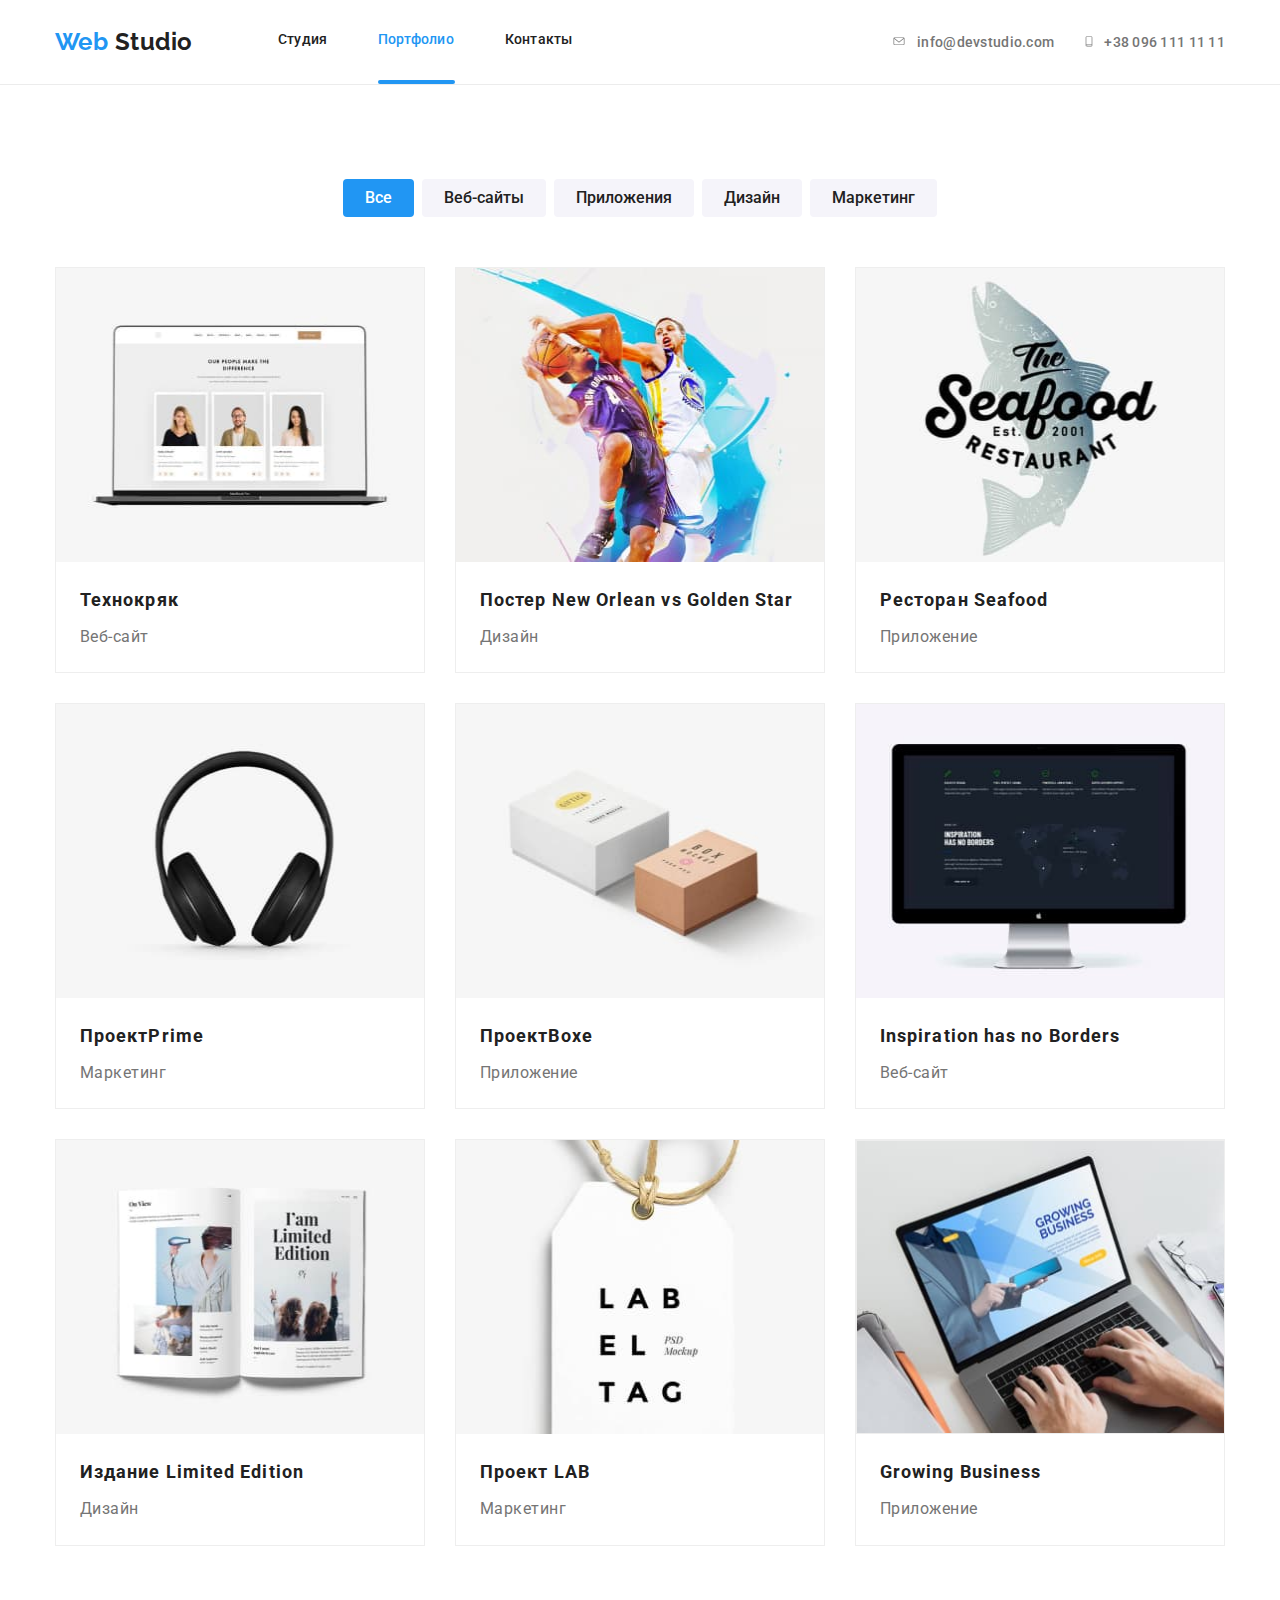
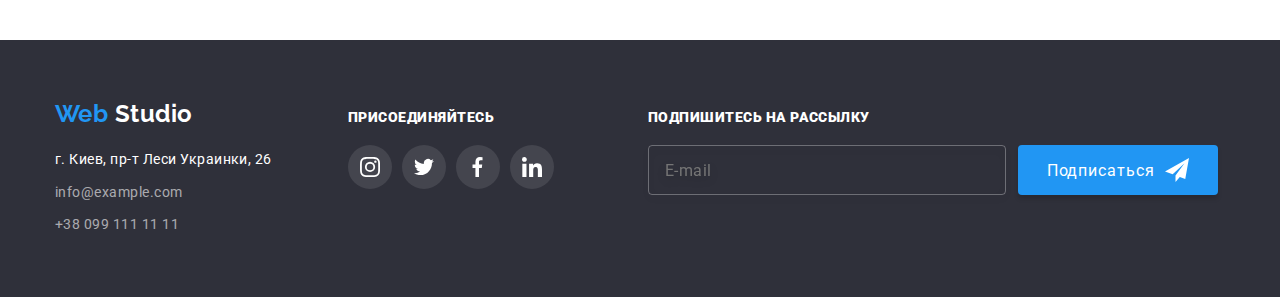
==== portfolio.html @ f08cb4f7 "Добавлена размерка и оформление  1. формы заявки в модальном окне 2. формы подписки на рассылку в фу" ====
<!DOCTYPE html>
<html lang="ru">
  <head>
    <meta charset="UTF-8" />
    <meta name="viewport" content="width=device-width, initial-scale=1.0" />
    <title>Портфолио</title>
    <link rel="stylesheet" href="./css/style.css" />
    <link rel="stylesheet" href="./css/normalize.css" />
    <link
      href="https://fonts.googleapis.com/css2?family=Raleway:wght@700&family=Roboto:wght@400;700;900&display=swap"
      rel="stylesheet"
    />
    <link
      href="https://fonts.googleapis.com/css2?family=Roboto:wght@500&display=swap"
      rel="stylesheet"
    />
  </head>

  <body>
    <!-- Хедер -->
    <header class="header">
      <div class="header-wrapper conteiner">
        <div class="logo">
          <a class="link" href="./index.html" lang="en">
            <span class="first-part-logo">Web</span>
            <span class="second-part-logo">Studio </span>
          </a>
        </div>
        <nav>
          <ul class="navigation-list list">
            <li class="navigation-list-item list">
              <a class="navigation-list-link link" href="./index.html"
                >Студия</a
              >
            </li>
            <li class="navigation-list-item list">
              <a
                class="navigation-list-link navigation-portfolio link"
                href="./portfolio.html"
                >Портфолио</a
              >
            </li>
            <li class="navigation-list-item list">
              <a class="navigation-list-link link" href="">Контакты</a>
            </li>
          </ul>
        </nav>
        <ul class="contact-with-us-list list">
          <li class="contact-with-us-item list">
            <a
              class="contact-with-us-mail link"
              href="mailto:info@devstudio.com"
            >
              <svg class="icon-envelope">
                <use href="./images/sprite-svg.svg#icon-envelope"></use>
              </svg>
              info@devstudio.com
            </a>
          </li>
          <li class="contact-with-us-item list">
            <a class="contact-with-us-phone link" href="tel:+380961111111">
              <svg class="icon-smartphone">
                <use href="./images/sprite-svg.svg#icon-smartphone"></use>
              </svg>
              +38 096 111 11 11</a
            >
          </li>
        </ul>
      </div>
    </header>

    <main>
      <section class="portfolio-filtr">
        <div class="conteiner">
          <h1 hidden>Портфолио работ Студии</h1>
          <h2 hidden>Филитр проэктов Студии</h2>
          <div class="portfolio-filtr-btn">
            <ul class="portfolio-filtr-list list">
              <li>
                <button
                  class="portfolio-filtr-items button-all-projects"
                  type="button"
                >
                  Все
                </button>
              </li>
              <li>
                <button class="portfolio-filtr-items" type="button">
                  Веб-сайты
                </button>
              </li>
              <li>
                <button class="portfolio-filtr-items" type="button">
                  Приложения
                </button>
              </li>
              <li>
                <button class="portfolio-filtr-items" type="button">
                  Дизайн
                </button>
              </li>
              <li>
                <button class="portfolio-filtr-items" type="button">
                  Маркетинг
                </button>
              </li>
            </ul>
          </div>

          <!-- Примеры работ -->
          <div>
            <ul class="work-examples list">
              <li class="work-examples-items">
                <a class="work-examples-link link" href="">
                  <div class="wrapper">
                    <img
                      class="work-examples-img"
                      src="./images/Портфолио/1-Технокряк.jpg"
                      alt="Изображение веб-сайта Технокряк на мониторе ноутбука"
                      width="370"
                    />
                    <p class="work-example-descriotion">
                      1Технокряк это современная площадка распространения
                      коронавируса. Компании используют эту платформу для
                      цифрового шпионажа и атак на защищённые сервера
                      конкурентов.
                    </p>
                  </div>
                  <div class="wrapper-for-work-examples-carts">
                    <h3 class="work-example-title">Технокряк</h3>
                    <p class="work-example-type">Веб-сайт</p>
                  </div>
                </a>
              </li>
              <li class="work-examples-items">
                <a class="link" href="">
                  <div class="wrapper">
                    <img
                      class="work-examples-img"
                      src="./images/Портфолио/2-Постер-New-Orlean-vs-Golden-Star.jpg"
                      alt="Изображение постера"
                      width="370"
                    />
                    <p class="work-example-descriotion">
                      2Технокряк это современная площадка распространения
                      коронавируса. Компании используют эту платформу для
                      цифрового шпионажа и атак на защищённые сервера
                      конкурентов.
                    </p>
                  </div>
                  <div class="wrapper-for-work-examples-carts">
                    <h3 class="work-example-title">
                      Постер <span lang="en"> New Orlean vs Golden Star</span>
                    </h3>
                    <p class="work-example-type">Дизайн</p>
                  </div>
                </a>
              </li>
              <li class="work-examples-items">
                <a class="link" href="">
                  <div class="wrapper">
                    <img
                      class="work-examples-img"
                      src="./images/Портфолио/3-Ресторан-Seafood.jpg"
                      alt="Изображение логотипа ресторана Сифуд"
                      width="370"
                    />
                    <p class="work-example-descriotion">
                      3Технокряк это современная площадка распространения
                      коронавируса. Компании используют эту платформу для
                      цифрового шпионажа и атак на защищённые сервера
                      конкурентов.
                    </p>
                  </div>
                  <div class="wrapper-for-work-examples-carts">
                    <h3 class="work-example-title">
                      Ресторан <span lang="en">Seafood</span>
                    </h3>
                    <p class="work-example-type">Приложение</p>
                  </div>
                </a>
              </li>
              <li class="work-examples-items">
                <a class="link" href="">
                  <div class="wrapper">
                    <img
                      class="work-examples-img"
                      src="./images/Портфолио/4-Проект-Prime.jpg"
                      alt="Изображение наушников"
                      width="370"
                    />
                    <p class="work-example-descriotion">
                      4Технокряк это современная площадка распространения
                      коронавируса. Компании используют эту платформу для
                      цифрового шпионажа и атак на защищённые сервера
                      конкурентов.
                    </p>
                  </div>
                  <div class="wrapper-for-work-examples-carts">
                    <h3 class="work-example-title">
                      Проект<span lang="en">Prime</span>
                    </h3>
                    <p class="work-example-type">Маркетинг</p>
                  </div>
                </a>
              </li>
              <li class="work-examples-items">
                <a class="link" href="">
                  <div class="wrapper">
                    <img
                      class="work-examples-img"
                      src="./images/Портфолио/5-Проект-Boxes.jpg"
                      alt="Изображение логотипа приложения Boxe"
                      width="370"
                    />
                    <p class="work-example-descriotion">
                      5Технокряк это современная площадка распространения
                      коронавируса. Компании используют эту платформу для
                      цифрового шпионажа и атак на защищённые сервера
                      конкурентов.
                    </p>
                  </div>
                  <div class="wrapper-for-work-examples-carts">
                    <h3 class="work-example-title">
                      Проект<span lang="en">Boxe</span>
                    </h3>
                    <p class="work-example-type">Приложение</p>
                  </div>
                </a>
              </li>
              <li class="work-examples-items">
                <a class="link" href="">
                  <div class="wrapper">
                    <img
                      class="work-examples-img"
                      src="./images/Портфолио/6-Inspiration-has-no-Borders.jpg"
                      alt="Изображение веб-сайта Inspiration has no Borders на мониторе ноутбука"
                      width="370"
                    />
                    <p class="work-example-descriotion">
                      6Технокряк это современная площадка распространения
                      коронавируса. Компании используют эту платформу для
                      цифрового шпионажа и атак на защищённые сервера
                      конкурентов.
                    </p>
                  </div>
                  <div class="wrapper-for-work-examples-carts">
                    <h3 class="work-example-title" lang="en">
                      Inspiration has no Borders
                    </h3>
                    <p class="work-example-type">Веб-сайт</p>
                  </div>
                </a>
              </li>
              <li class="work-examples-items">
                <a class="link" href="">
                  <div class="wrapper">
                    <img
                      class="work-examples-img"
                      src="./images/Портфолио/7-Издание-Limited-Edition.jpg"
                      alt="Изображение разворота журнала Limited-Edition "
                      width="370"
                    />
                    <p class="work-example-descriotion">
                      7Технокряк это современная площадка распространения
                      коронавируса. Компании используют эту платформу для
                      цифрового шпионажа и атак на защищённые сервера
                      конкурентов.
                    </p>
                  </div>
                  <div class="wrapper-for-work-examples-carts">
                    <h3 class="work-example-title">
                      Издание <span lang="en">Limited Edition</span>
                    </h3>
                    <p class="work-example-type">Дизайн</p>
                  </div>
                </a>
              </li>
              <li class="work-examples-items">
                <a class="link" href="">
                  <div class="wrapper">
                    <img
                      class="work-examples-img"
                      src="./images/Портфолио/8-Проект-LAB.jpg"
                      alt="Изображение этикетки с логотипом магазина LAB"
                      width="370"
                    />
                    <p class="work-example-descriotion">
                      8Технокряк это современная площадка распространения
                      коронавируса. Компании используют эту платформу для
                      цифрового шпионажа и атак на защищённые сервера
                      конкурентов.
                    </p>
                  </div>
                  <div class="wrapper-for-work-examples-carts">
                    <h3 class="work-example-title">
                      Проект <span lang="en">LAB</span>
                    </h3>
                    <p class="work-example-type">Маркетинг</p>
                  </div>
                </a>
              </li>
              <li class="work-examples-items">
                <a class="link" href="">
                  <div class="wrapper">
                    <img
                      class="work-examples-items"
                      src="./images/Портфолио/9-Growing-Business.jpg"
                      alt="Изображение веб-сайта Growing Business на мониторе ноутбука"
                      width="370"
                    />
                    <p class="work-example-descriotion">
                      9Технокряк это современная площадка распространения
                      коронавируса. Компании используют эту платформу для
                      цифрового шпионажа и атак на защищённые сервера
                      конкурентов.
                    </p>
                  </div>
                  <div class="wrapper-for-work-examples-carts">
                    <h3 class="work-example-title" lang="en">
                      Growing Business
                    </h3>
                    <p class="work-example-type">Приложение</p>
                  </div>
                </a>
              </li>
            </ul>
          </div>
        </div>
      </section>
    </main>
    <!-- Секция: Футер-->
    <footer class="footer">
      <div class="footer-wrapper conteiner">
        <div class="footer-logo-address">
          <a class="footer-logo-link logo link" href="./index.html" lang="en">
            <span class="first-part-logo">Web</span>
            <span class="second-part-logo-footer"> Studio </span>
          </a>
          <address>
            <ul class="footer-address-items list">
              <li class="footer-address">г. Киев, пр-т Леси Украинки, 26</li>
              <li>
                <a
                  class="footer-studio-mail link"
                  href="mailto:info@example.com"
                  >info@example.com</a
                >
              </li>
              <li>
                <a class="footer-studio-phone link" href="tel:+380961111111"
                  >+38 099 111 11 11</a
                >
              </li>
            </ul>
          </address>
        </div>
        <div class="join-social-links">
          <p class="join"><b>присоединяйтесь</b></p>
          <ul class="join-list list">
            <li>
              <a
                class="join-social-links-items"
                href=""
                aria-label="Ссылка на Инстаграм Web Studio"
              >
                <svg class="icon-instagram-white">
                  <use href="./images/sprite-svg.svg#icon-instagram-grey"></use>
                </svg>
              </a>
            </li>
            <li>
              <a
                class="join-social-links-items"
                href=""
                aria-label="Ссылка на Твитер Web Studio"
              >
                <svg class="icon-twitter-white">
                  <use href="./images/sprite-svg.svg#icon-twitter-white"></use>
                </svg>
              </a>
            </li>
            <li>
              <a
                class="join-social-links-items"
                href=""
                aria-label="Ссылка на Фейсбук Web Studio"
              >
                <svg class="icon-facebook-white">
                  <use href="./images/sprite-svg.svg#icon-facebook-white"></use>
                </svg>
              </a>
            </li>
            <li>
              <a
                class="join-social-links-items"
                href=""
                aria-label="Ссылка на Линктин Web Studio"
              >
                <svg class="icon-linkedin-white">
                  <use
                    href="./images/sprite-svg.svg#icon-linkedin-white"
                  ></use></svg
              ></a>
            </li>
          </ul>
        </div>
        <form class="subscribe-form">
          <div class="subscription">
            <b>подпишитесь на рассылку</b>
          </div>
          <div class="subscription-position">
            <input
              class="subscription-fild"
              type="text"
              name="usermail"
              placeholder="E-mail"
            />
            <button class="btn-subscription" type="submit">
              Подписаться
              <svg class="icon-send" width="24">
                <use href="./images/sprite-svg.svg#icon-send"></use>
              </svg>
            </button>
          </div>
        </form>
      </div>
    </footer>
  </body>
</html>
---- css/style.css ----
html {
  box-sizing: border-box;
}

*,
*::before,
*::after {
  box-sizing: inherit;
}
:root {
  /* ЦВЕТА ТЕКСТА */
  --primary-text-color: #757575;
  --title-text-color1: #ffffff;
  --title-text-color2: #212121;
  --accent-color: #2196f3;
  --primary-bcg-color: #ffffff;

  /* ЦВЕТА ФОНА */
  --primary-bcg-color: #ffffff;
  --secondary-bcg-color: #f5f4fa;
  --footer-bcg-color: #2f303a;

  /* ШРИФТЫ */
  --main-font-family: "Roboto", sans-serif;
  --additional-font-family: "Raleway", sans-serif;
  /* ИКОНКИ */
  --main-icon-color: #afb1b8;
  /* ФОРМЫ */
  --outline-input: rgba(255, 255, 255, 0.3);
}
body {
  color: var(--primary-text-color);
  font-family: var(--main-font-family);
  font-style: normal;
  letter-spacing: 0.03em;
}
/* Утилиты */
.link {
  text-decoration: none;
}
p,
a,
h3,
body,
.list {
  list-style: none;
  margin: 0;
  padding: 0;
}
img {
  display: block;
}
/* HEADER */
.conteiner {
  width: 1200px;
  padding-left: 15px;
  padding-right: 15px;
  margin-left: auto;
  margin-right: auto;
}
.header {
  background-color: var(--primary-bcg-color);
  border-bottom: 1px solid #ececec;
}
.header-wrapper {
  display: flex;
  align-items: center;
}
.logo {
  margin-right: 85px;
  font-family: var(--additional-font-family);
  font-weight: 700;
  font-size: 24px;
  line-height: 1.17;
}
.first-part-logo {
  color: var(--accent-color);
}
.second-part-logo {
  color: var(--title-text-color2);
  transition-property: color;
  transition-duration: 250ms;
  transition-timing-function: cubic-bezier(0.4, 0, 0.2, 1);
}
.logo :hover,
.logo :focus {
  color: var(--accent-color);
}
.navigation-list {
  display: flex;
}
/* .navigation-list li {
  outline: 2px solid springgreen;
} */

.navigation-list-item:not(:last-child) {
  margin-right: 50px;
}
/* Селектор соседа */
/* .navigation-list li + li {
margin-left: 50px;
} */

.navigation-list-link {
  display: block;
  padding-top: 32px;

  font-weight: 500;
  font-size: 14px;
  line-height: 1.14;
  letter-spacing: 0.02em;
  color: var(--title-text-color2);
}
.navigation-list :hover,
.navigation-list :focus {
  color: var(--accent-color);

  transition-property: color;
  transition-duration: 250ms;
  transition-timing-function: cubic-bezier(0.4, 0, 0.2, 1);
}
.navigation-studio,
.navigation-portfolio {
  color: var(--accent-color);
}
.navigation-studio::after {
  display: block;
  content: "";
  width: 47px;
  height: 4px;

  background: var(--accent-color);
  border-radius: 2px;
  margin-top: 32px;
}
.navigation-portfolio::after {
  display: block;
  content: "";
  width: 77px;
  height: 4px;

  background: var(--accent-color);
  border-radius: 2px;
  margin-top: 32px;
}

.contact-with-us-list {
  display: flex;

  font-weight: 500;
  font-size: 14px;
  line-height: 1.17;
  letter-spacing: 0.02em;
  color: var(--primary-text-color);
}
.contact-with-us-list li + li {
  margin-left: 30px;
}
.contact-with-us-list {
  margin-left: auto;
}
.contact-with-us-mail,
.contact-with-us-phone {
  display: flex;
  justify-content: center;
  align-items: center;
  padding-top: 32px;
  padding-bottom: 32px;
  color: var(--primary-text-color);

  transition-property: color;
  transition-duration: 250ms;
  transition-timing-function: cubic-bezier(0.4, 0, 0.2, 1);
}
.contact-with-us-mail:hover,
.contact-with-us-mail:focus,
.contact-with-us-phone:hover,
.contact-with-us-phone:focus {
  color: var(--accent-color);
}
.icon-envelope {
  width: 16px;
  height: 11px;
  margin-right: 10px;
  fill: currentColor;
}

.icon-smartphone {
  width: 10px;
  height: 15px;
  margin-right: 10px;
  fill: currentColor;
}
.icon-envelope :hover,
.icon-smartphone :hover {
  fill: var(--accent-color);
}

/*Секция: HERO*/
/* .hero,
.advantages-websdudio {
  /* outline: 2px solid springgreen; */

.hero {
  margin: auto;
  background-image: linear-gradient(
      to right,
      rgba(47, 48, 58, 0.8),
      rgba(47, 48, 58, 0.8)
    ),
    url(../images/Header-sqooshed.img.jpg);
  background-color: black;
  background-repeat: no-repeat;
  background-position: center;

  padding-top: 200px;
  padding-bottom: 200px;
}
.hero-titlel {
  margin-top: 0px;
  margin-bottom: 30px;

  font-weight: 900;
  font-size: 44px;
  line-height: 1.36;
  text-align: center;
  letter-spacing: 0.06em;
  text-transform: uppercase;
  color: var(--title-text-color1);
}
.order-btn {
  display: block;
  margin-left: auto;
  margin-right: auto;

  padding-left: 32px;
  padding-right: 32px;
  padding-top: 10px;
  padding-bottom: 10px;

  text-align: center;
  font-weight: bold;
  font-size: 16px;
  line-height: 1.88;
  letter-spacing: 0.06em;

  color: var(--title-text-color1);
  background: var(--accent-color);
  box-shadow: 0px 4px 4px rgba(0, 0, 0, 0.15);
  border-radius: 4px;
  border: 0px;
}
.order-btn:hover,
.modal-form-button {
  cursor: pointer;
}
/* Секция: Преимущества Веб-студии */
.advantages-websdudio {
  padding-top: 94px;
  padding-bottom: 94px;
}
.advantages-list {
  display: flex;
  justify-content: center;
}
.advantages-list-item {
  width: 270px;
}
.advantages-list-item:not(:last-child) {
  margin-right: 30px;
}
.icon-antenna,
.icon-clock,
.icon-diagram,
.icon-astronaut {
  width: 270px;
  height: 120px;
  padding: 25px 100px;
  border-radius: 4px;
  background-color: var(--secondary-bcg-color);
  background-position: center;
  background-repeat: no-repeat;
  margin-bottom: 30px;
}

.advantages-list-title {
  margin-bottom: 10px;
  font-weight: bold;
  font-size: 14px;
  line-height: 1.14;
  text-transform: uppercase;
  color: var(--title-text-color2);
}
.advantages-description {
  font-weight: normal;
  font-size: 14px;
  line-height: 1.71;
}
/* Секция: Веб-студии Чем мы занимаемся */
.services {
  /* outline: 2px solid springgreen; */
  padding-bottom: 94px;
}
.title {
  margin-top: 0;
  margin-bottom: 50px;

  font-weight: bold;
  font-size: 36px;
  line-height: 1.17;
  text-align: center;
  color: var(--title-text-color2);
}
.services-list {
  display: flex;
  justify-content: center;
}
.services-list-item:not(:last-child) {
  margin-right: 30px;
}

.services-list-item {
  position: relative;
}
.services-description {
  position: absolute;
  bottom: 0;
  left: 0;

  display: flex;
  width: 370px;
  height: 70px;
  align-items: center;
  justify-content: center;

  font-weight: bold;
  font-size: 14px;
  line-height: 1.14;
  text-transform: uppercase;
  color: var(--title-text-color1);
  background: rgba(47, 48, 58, 0.8);
}

/* Секция: Веб-студии Наша команда */
.our-team {
  /* outline: 2px solid springgreen; */
  background: var(--secondary-bcg-color);
  padding-top: 94px;
  padding-bottom: 94px;
}
.our-team-list {
  display: flex;
  justify-content: center;
}
.our-team-list-item {
  background: white;
  box-shadow: 0px 2px 1px rgba(0, 0, 0, 0.2), 0px 1px 1px rgba(0, 0, 0, 0.14),
    0px 1px 3px rgba(0, 0, 0, 0.12);
  border-radius: 0px 0px 4px 4px;
}
.our-team-list-item:not(:last-child) {
  margin-right: 30px;
}
.manager-photo {
  margin-bottom: 30px;
}
.our-team-list-item-name {
  margin-top: 0px;
  margin-bottom: 10px;

  font-weight: 500;
  font-size: 16px;
  line-height: 1.19;
  text-align: center;
  color: var(--title-text-color2);
}
.our-team-list-item-position {
  margin-top: 0px;
  margin-bottom: 16px;

  font-weight: 400;
  font-size: 16px;
  line-height: 1.19;
  text-align: center;
}
.team-social-links-list {
  display: flex;
  justify-content: center;
  padding-bottom: 24px;
}
.team-social-links-list li + li {
  margin-left: 10px;
}

.team-social-links-items {
  display: flex;
  width: 44px;
  height: 44px;
  border-radius: 22px;

  transition-property: background-color;
  transition-duration: 250ms;
  transition-timing-function: cubic-bezier(0.4, 0, 0.2, 1);
}
.team-social-links-items:hover {
  background-color: var(--accent-color);
}

.icon-instagram-grey,
.icon-twitter-grey,
.icon-facebook-grey,
.icon-linkedin-grey {
  padding: 12px;
  fill: var(--main-icon-color);

  transition-property: fill;
  transition-duration: 250ms;
  transition-timing-function: cubic-bezier(0.4, 0, 0.2, 1);
}

.icon-instagram-grey:hover,
.icon-instagram-grey:focus,
.icon-twitter-grey:hover,
.icon-twitter-grey:focus,
.icon-facebook-grey:hover,
.icon-facebook-grey:focus,
.icon-linkedin-grey:hover,
.icon-linkedin-grey:focus {
  fill: #ffffff;
}

/* Секция: Постоянные клиенты */
.our-clients {
  padding-top: 94px;
  padding-bottom: 94px;
  /* outline: 1px solid springgreen; */
}
.our-clients-list {
  display: flex;
  justify-content: start;
  /* outline: 1px solid springgreen; */
}
.our-clients-logo {
  display: flex;
  width: 170px;
  height: 90px;
  border-radius: 4px;
  border: 1px solid var(--main-icon-color);
}
.client-logo-svg {
  fill: var(--main-icon-color);

  transition-property: fill;
  transition-duration: 250ms;
  transition-timing-function: cubic-bezier(0.4, 0, 0.2, 1);
}
.client-logo-svg:hover,
.client-logo-svg:focus {
  fill: var(--accent-color);
}
.our-clients-logo:hover,
.our-clients-logo:focus {
  border: 1px solid var(--accent-color);
}
.logo1 {
  padding: 20px 63px;
}
.logo2 {
  padding: 19px 65px;
}
.logo3 {
  padding: 24px 65px;
}
.logo4 {
  padding: 10px 35px;
}
.logo5 {
  padding: 22px 56px;
}
.logo6 {
  padding: 10px 41px;
}
.our-clients-list li + li {
  margin-left: 30px;
}

/* Секция: Футер */
.footer {
  background: var(--footer-bcg-color);
}
.footer-wrapper {
  display: flex;
  align-items: baseline;

  padding-top: 60px;
  padding-bottom: 60px;
}
.footer-logo-address {
  margin-right: 70px;
}
.join-social-links {
  margin-right: 94px;
}
.footer-address-items li:not(:last-child) {
  margin-bottom: 9px;
}
.second-part-logo-footer {
  color: var(--title-text-color1);
  transition-property: color;
  transition-duration: 250ms;
  transition-timing-function: cubic-bezier(0.4, 0, 0.2, 1);
}
.footer-address-items {
  font-style: normal;
  font-size: 14px;
  line-height: 1.71;
}
.footer-address {
  margin-top: 20px;
  color: var(--title-text-color1);
}
.footer-studio-mail,
.footer-studio-phone {
  color: rgba(255, 255, 255, 0.6);

  transition-property: color;
  transition-duration: 250ms;
  transition-timing-function: cubic-bezier(0.4, 0, 0.2, 1);
}
.footer-studio-mail:hover,
.footer-studio-phone:hover {
  color: var(--accent-color);
}
.subscription,
.join {
  font-weight: 900;
  font-size: 14px;
  line-height: 1.14;
  text-transform: uppercase;
  color: var(--title-text-color1);
  margin-bottom: 20px;
}
.join-list {
  display: flex;
  justify-content: start;
}
.join-list li + li {
  margin-left: 10px;
}
.join-social-links-items {
  display: flex;
  background-color: rgba(255, 255, 255, 0.1);
  border-radius: 22px;
  width: 44px;
  height: 44px;
  fill: #ffffff;

  transition-property: background-color;
  transition-duration: 250ms;
  transition-timing-function: cubic-bezier(0.4, 0, 0.2, 1);
}
.join-social-links-items:hover {
  background-color: var(--accent-color);
}

.icon-linkedin-white,
.icon-facebook-white,
.icon-twitter-white,
.icon-instagram-white {
  padding: 12px;
  fill: #ffffff;
}
.subscription-position {
  display: flex;
}

.subscription-fild {
  width: 358px;
  height: 50px;

  padding-left: 16px;
  margin-right: 12px;
  font-size: 16px;
  line-height: 1.25px;
  letter-spacing: 0.03em;
  color: rgba(255, 255, 255, 0.6);

  border: 1px solid var(--outline-input);
  filter: drop-shadow(0px 4px 4px rgba(0, 0, 0, 0.15));
  border-radius: 4px;
  background-color: transparent;
}

.btn-subscription {
  display: flex;
  text-align: center;
  align-items: center;
  justify-content: center;

  width: 200px;
  height: 50px;
  padding: 0;

  font-size: 16px;
  line-height: 1.87;
  letter-spacing: 0.06em;
  color: var(--title-text-color1);

  border: none;
  box-shadow: 0px 4px 4px rgba(0, 0, 0, 0.15);
  border-radius: 4px;
  background: var(--accent-color);
}
.btn-subscription:hover,
.btn-subscription:focus {
  cursor: pointer;
}

.icon-send {
  height: 24px;
  width: 24px;
  margin-left: 10px;
  fill: var(--title-text-color1);
}

/* СТРАНИЦА ПОРТФОЛИО */
/* СЕКЦИЯ: ХЕДЕР на стр ПОРТФОЛИО */
.navigation-portfolio {
  color: var(--accent-color);
}
/* СЕКЦИЯ: ПОРТФОЛИО ФИЛЬТР */
/* Кнопки */
.portfolio-filtr {
  margin-top: 94px;
  margin-bottom: 94px;
}
.portfolio-filtr-list {
  display: flex;
  justify-content: center;
}
.portfolio-filtr-list li:not(:last-child) {
  margin-right: 8px;
}
.portfolio-filtr-items {
  padding-left: 22px;
  padding-right: 22px;
  padding-top: 6px;
  padding-bottom: 6px;
  margin-bottom: 50px;

  font-weight: 500;
  font-size: 16px;
  line-height: 1.62;
  text-align: center;
  color: var(--title-text-color2);
  background: var(--secondary-bcg-color);

  transition-property: background-color, color, box-shadow;
  transition-duration: 250ms;
  transition-timing-function: cubic-bezier(0.4, 0, 0.2, 1);

  border: 0px;
  border-radius: 4px;
}
.button-all-projects {
  background: var(--accent-color);
  color: var(--title-text-color1);
}
.portfolio-filtr-items:hover,
.portfolio-filtr-items:focus {
  background: var(--accent-color);
  color: var(--title-text-color1);
  box-shadow: 0px 2px 2px rgba(0, 0, 0, 0.12), 0px 1px 2px rgba(0, 0, 0, 0.08),
    0px 3px 1px rgba(0, 0, 0, 0.1);
}

/* Карточки работ */
.work-examples {
  display: flex;
  flex-wrap: wrap;
}
.work-examples-items {
  /* outline: 2px solid springgreen; */
  width: 370px;
  border: 1px solid #eeeeee;

  transition-property: box-shadow;
  transition-duration: 250ms;
  transition-timing-function: cubic-bezier(0.4, 0, 0.2, 1);
}
.work-examples-img {
  width: 100%;
  height: 294px;
}

.work-examples li:not(:nth-child(3n)) {
  margin-right: 30px;
}
.work-examples li:not(:nth-last-child(-n + 3)) {
  margin-bottom: 30px;
}

.wrapper-for-work-examples-carts {
  position: relative;
  padding-top: 20px;
  padding-left: 24px;
  padding-bottom: 20px;
}
.work-example-title {
  font-weight: bold;
  font-size: 18px;
  line-height: 2;
  letter-spacing: 0.06em;
  color: var(--title-text-color2);
}
.work-example-type {
  margin-top: 4px;
  font-weight: normal;
  font-size: 16px;
  line-height: 1.88;
  color: var(--primary-text-color);
}
.wrapper {
  position: relative;
  overflow: hidden;
}

.work-example-descriotion {
  position: absolute;
  top: 100%;
  left: 0;

  transition-property: transform;
  transition-duration: 250ms;
  transition-timing-function: cubic-bezier(0.4, 0, 0.2, 1);

  padding-top: 63px;
  padding-left: 24px;
  padding-bottom: 63px;
  padding-right: 24px;

  font-weight: normal;
  font-size: 18px;
  line-height: 1.56;
  color: var(--title-text-color1);
  background-color: rgba(33, 150, 243, 0.9);
}
.work-examples-items:hover .work-example-descriotion {
  transform: translateY(-100%);
}
.work-examples-img,
.work-example-title,
.work-example-type {
  background: var(--primary-bcg-color);
}
.work-examples-items:hover,
.work-examples-items:focus {
  box-shadow: 1px 4px 6px rgba(0, 0, 0, 0.16), 0px 4px 4px rgba(0, 0, 0, 0.06),
    0px 1px 1px rgba(0, 0, 0, 0.12);
}
/* МОДАЛЬНОЕ ОКНО */
.backdrop {
  position: fixed;
  left: 0;
  top: 0;
  width: 100%;
  height: 100%;
  background-color: rgba(0, 0, 0, 0.2);
  transition: 250ms cubic-bezier(0.4, 0, 0.2, 1);
}
.modal-form {
  display: flex;
  flex-direction: column;
  align-items: center;
  justify-content: center;

  position: absolute;
  top: 50%;
  left: 50%;
  transform: translate(-50%, -50%) scale(1);

  width: 528px;
  height: 581px;
  padding: 40px;

  background: #ffffff;
  box-shadow: 0px 1px 3px rgba(0, 0, 0, 0.12), 0px 1px 1px rgba(0, 0, 0, 0.14),
    0px 2px 1px rgba(0, 0, 0, 0.2);
  border-radius: 4px;

  transition: 250ms cubic-bezier(0.4, 0, 0.2, 1);
}
.backdrop.is-hidden .modan-form {
  transform: translate(-50%, -50%) scale(0.5);
}

.is-hidden {
  opacity: 0;
  visibility: hidden;
  pointer-events: none;
}
.modal-form-title {
  font-weight: bold;
  font-size: 20px;
  line-height: 1.15;
  text-align: center;
  letter-spacing: 0.03em;
  color: var(--title-text-color2);
  margin-bottom: 30px;
  margin-top: 0px;
}
.modal-form-wrapper {
  position: relative;
}
.label {
  position: absolute;
  top: 12px;
  left: 42px;
  transition: transform 250ms linear;
}
.modal-form-input {
  width: 448px;
  height: 40px;
  padding-left: 42px;
  border: 1px solid rgba(33, 33, 33, 0.2);
  box-sizing: border-box;
  border-radius: 4px;
  margin-bottom: 28px;
  outline: none;
  transition: border-color 250ms cubic-bezier(0.4, 0, 0.2, 1);
}
.modal-form-input:focus + label,
.modal-form-input:not(:placeholder-shown) + label {
  transform: translate(-20px, -34px);
  color: var(--accent-color);
}
.modal-icon {
  position: absolute;
  top: 11px;
  left: 16px;
  width: 18px;
  height: 18px;
  transition: fill 250ms cubic-bezier(0.4, 0, 0.2, 1);
}
.modal-form-input:focus ~ .modal-icon {
  fill: var(--accent-color);
}
.modal-form-input:hover,
.modal-form-input:focus {
  border-color: var(--accent-color);
}
.modal-form-comment-area {
  width: 448px;
  height: 120px;
  resize: none;
  padding: 12px 16px;
  margin-bottom: 20px;
  resize: none;
  border: 1px solid rgba(33, 33, 33, 0.2);
  border-radius: 4px;
}
.modal-form-agreement {
  display: flex;
  margin-bottom: 30px;
  align-items: center;
}
.agreement {
  font-size: 14px;
  line-height: 1.71;
  letter-spacing: 0.03em;
  color: var(-primary-text-color);
}
/* (скрыть чекбокс) */
.modal-form-agreement-checkbox {
  -webkit-appearance: none;
  -moz-appearance: none;
  appearance: none;
  position: absolute;
}
/* ИЛИ
.modal-form-agreement-checkbox {
  position: absolute;
  width: 1px;
  height: 1px;
  margin: -1px;
  border: 0;
  padding: 0;
  clip: rect(0000);
  overflow: hidden;
 } */
.modal-form-agreement-checkbox-custom {
  position: relative;
  height: 15px;
  width: 16px;
  background-color: transparent;
  margin-right: 7px;
  border: solid 1px var(--title-text-color2);
  border-radius: 2px;
  transition: 250ms cubic-bezier(0.4, 0, 0.2, 1);
}
.modal-form-agreement-checkbox:checked + .modal-form-agreement-checkbox-custom {
  border-color: var(--accent-color);
  background-color: var(--accent-color);
}
.icon-check {
  position: absolute;
  top: -1px;
  left: -1px;
  height: 15px;
  width: 16px;
  transition: 250ms cubic-bezier(0.4, 0, 0.2, 1);
}
.agreement-link {
  color: var(--accent-color);
}
.modal-form-button-send {
  width: 200px;
  height: 50px;
  margin: auto;

  padding: 10px 55px;

  text-align: center;
  font-weight: bold;
  font-size: 16px;
  line-height: 1.88;
  letter-spacing: 0.06em;

  color: var(--title-text-color1);
  background: var(--accent-color);
  box-shadow: 0px 4px 4px rgba(0, 0, 0, 0.15);
  border-radius: 4px;
  border: 0px;
}

.modal-form-close-btn {
  position: absolute;
  top: 8px;
  right: 8px;
  width: 30px;
  height: 30px;
  background-color: transparent;
  border-radius: 50%;
  border: 1px solid rgba(0, 0, 0, 0.1);
  outline: none;
  cursor: pointer;
}
.icon-close-black {
  position: absolute;
  top: 6px;
  left: 5px;
  height: 18px;
  width: 18px;
  transition: fill 250ms cubic-bezier(0.4, 0, 0.2, 1);
}
.icon-close-black:hover,
.icon-close-black:focus {
  fill: var(--accent-color);
}
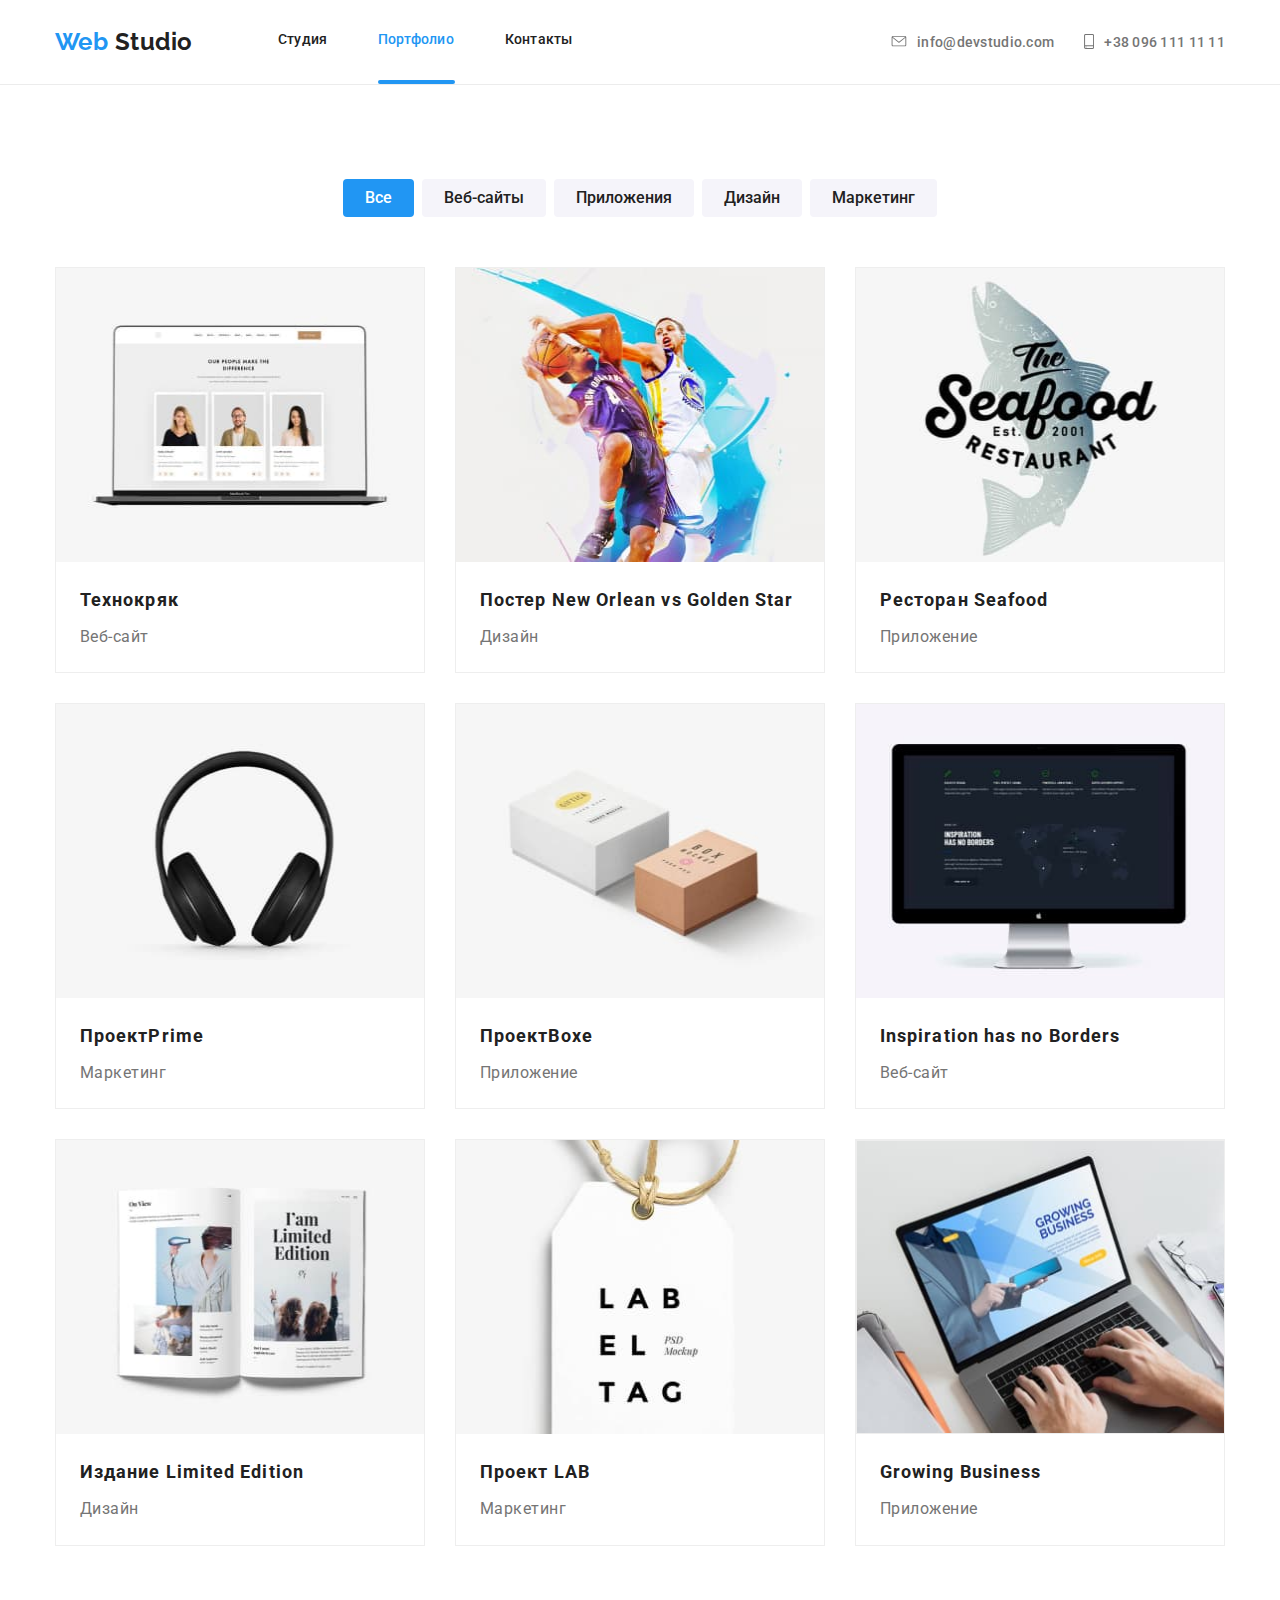
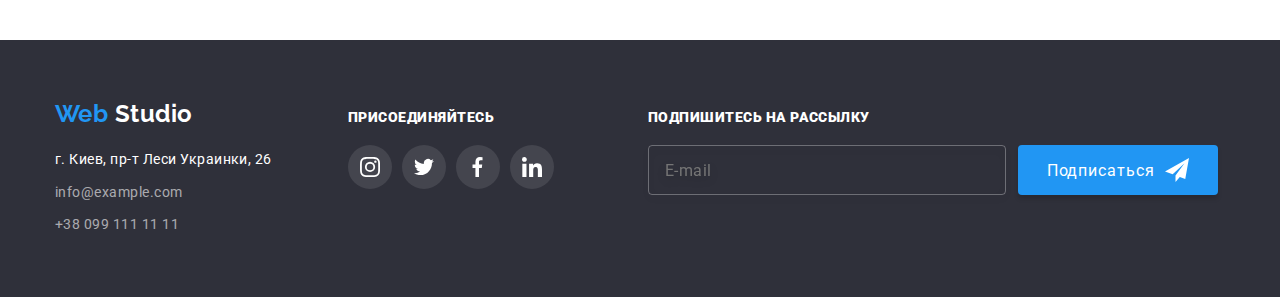
==== commit d2b9bc36: "Правки в ДЗ" ====
--- a/portfolio.html
+++ b/portfolio.html
@@ -51,16 +51,16 @@
               class="contact-with-us-mail link"
               href="mailto:info@devstudio.com"
             >
-              <svg class="icon-envelope">
-                <use href="./images/sprite-svg.svg#icon-envelope"></use>
+              <svg class="icon-envelope-2">
+                <use href="./images/sprite-svg.svg#icon-envelope-2"></use>
               </svg>
               info@devstudio.com
             </a>
           </li>
           <li class="contact-with-us-item list">
             <a class="contact-with-us-phone link" href="tel:+380961111111">
-              <svg class="icon-smartphone">
-                <use href="./images/sprite-svg.svg#icon-smartphone"></use>
+              <svg class="icon-smartphone-2">
+                <use href="./images/sprite-svg.svg#icon-smartphone-2"></use>
               </svg>
               +38 096 111 11 11</a
             >
--- a/css/style.css
+++ b/css/style.css
@@ -178,14 +178,14 @@
 .contact-with-us-phone:focus {
   color: var(--accent-color);
 }
-.icon-envelope {
+.icon-envelope-2 {
   width: 16px;
   height: 11px;
   margin-right: 10px;
   fill: currentColor;
 }
 
-.icon-smartphone {
+.icon-smartphone-2 {
   width: 10px;
   height: 15px;
   margin-right: 10px;
@@ -829,9 +829,20 @@
   outline: none;
   transition: border-color 250ms cubic-bezier(0.4, 0, 0.2, 1);
 }
+.user-comment-modal-form-label {
+  position: absolute;
+  top: 12px;
+  left: 16px;
+  transition: 250ms cubic-bezier(0.4, 0, 0.2, 1);
+}
 .modal-form-input:focus + label,
 .modal-form-input:not(:placeholder-shown) + label {
   transform: translate(-20px, -34px);
+  color: var(--accent-color);
+}
+.modal-form-comment-area:focus + label,
+.modal-form-comment-area:not(:placeholder-shown) + label {
+  transform: translateY(-34px);
   color: var(--accent-color);
 }
 .modal-icon {
